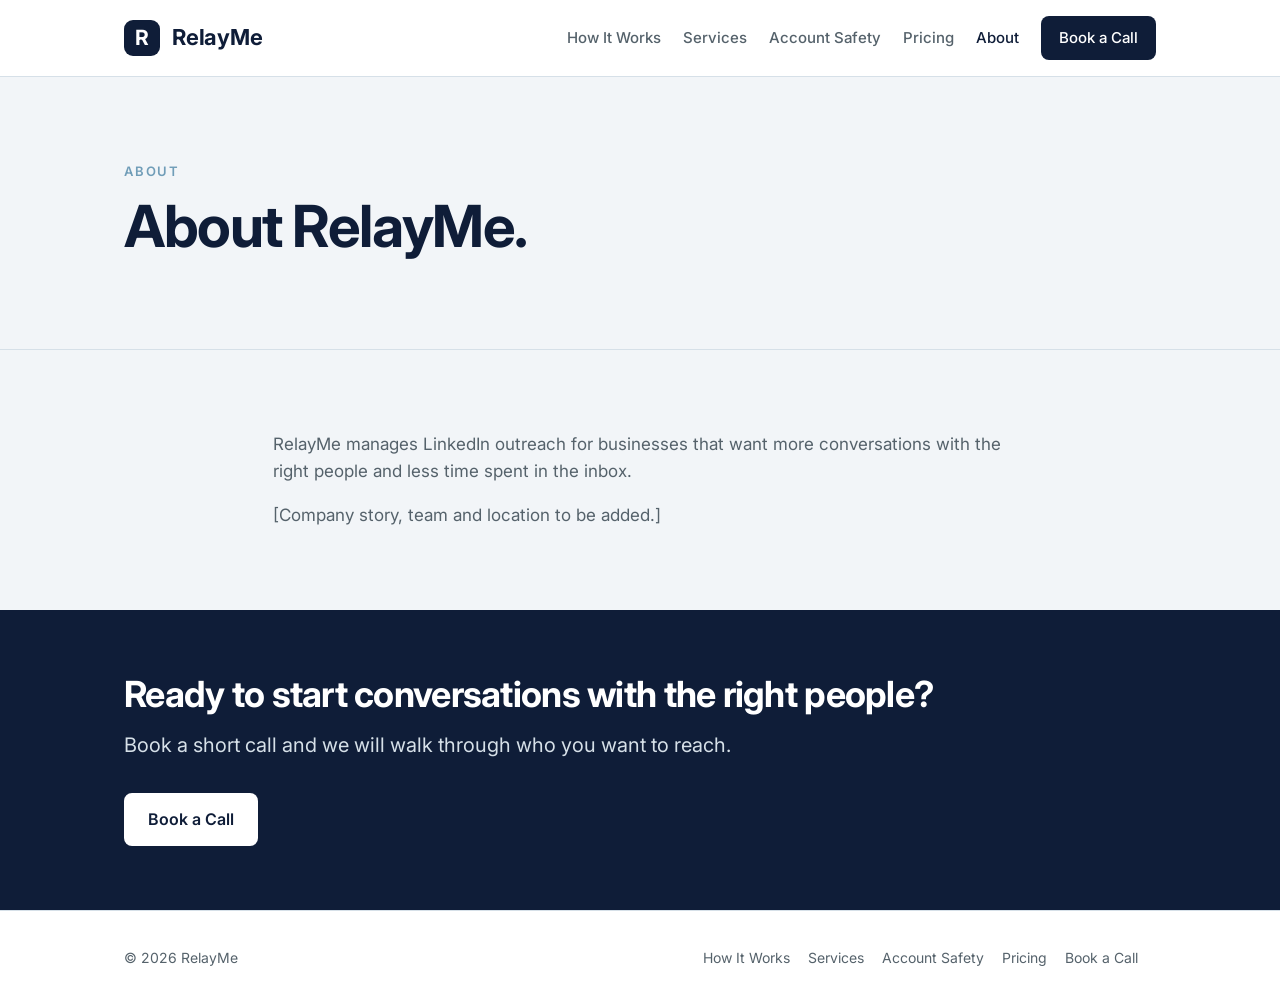
==== about.html @ 41f08850 "Add first draft of the RelayMe static site Home, How It Works, Services, Account Safety, Pricing, Ab" ====
<!doctype html>
<html lang="en"><head><meta charset="utf-8"><meta name="viewport" content="width=device-width,initial-scale=1">
<title>About | RelayMe</title><meta name="description" content="About RelayMe.">
<meta name="robots" content="noindex, nofollow, noarchive">
<link rel="icon" href="favicon.svg" type="image/svg+xml">
<link rel="preconnect" href="https://fonts.googleapis.com"><link rel="preconnect" href="https://fonts.gstatic.com" crossorigin>
<link href="https://fonts.googleapis.com/css2?family=Inter:wght@400;500;600;700&display=swap" rel="stylesheet">
<link rel="stylesheet" href="styles.css"></head><body>
<header class="site"><div class="wrap"><a class="brand" href="index.html"><span class="tile" aria-hidden="true">R</span>RelayMe</a>
<nav class="main" aria-label="Main"><a href="how-it-works.html">How It Works</a><a href="services.html">Services</a><a href="account-safety.html">Account Safety</a><a href="pricing.html">Pricing</a><a href="about.html" aria-current="page">About</a><a class="btn" href="book.html">Book a Call</a></nav></div></header>
<main>
<section class="hero"><div class="wrap"><p class="eyebrow">About</p><h1>About RelayMe.</h1></div></section>
<section class="block"><div class="wrap prose"><p>RelayMe manages LinkedIn outreach for businesses that want more conversations with the right people and less time spent in the inbox.</p>
<p>[Company story, team and location to be added.]</p></div></section><section class="band"><div class="wrap"><h2>Ready to start conversations with the right people?</h2><p class="lede">Book a short call and we will walk through who you want to reach.</p><a class="btn" href="book.html">Book a Call</a></div></section></main>
<footer class="site"><div class="wrap"><div>&copy; 2026 RelayMe</div><div><a href="how-it-works.html">How It Works</a><a href="services.html">Services</a><a href="account-safety.html">Account Safety</a><a href="pricing.html">Pricing</a><a href="book.html">Book a Call</a></div></div></footer>
</body></html>
---- styles.css ----
:root{--navy:#0F1D38;--steel:#709DB8;--mist:#D6E0E8;--paper:#F2F5F8;--ink:#0F1D38;--muted:#55626B;--rule:#D6E0E8;--chip:#E3EBF1;--action-hover:#1D3159;--focus:rgba(112,157,184,.45)}
*{box-sizing:border-box}html{-webkit-text-size-adjust:100%;scroll-behavior:smooth}
body{margin:0;background:var(--paper);color:var(--ink);font:400 17px/1.6 Inter,system-ui,-apple-system,"Segoe UI",sans-serif}
a{color:inherit}.wrap{max-width:1080px;margin:0 auto;padding:0 24px}
header.site{background:#fff;border-bottom:1px solid var(--rule)}
header.site .wrap{display:flex;align-items:center;justify-content:space-between;gap:24px;padding-top:16px;padding-bottom:16px;flex-wrap:wrap}
.brand{display:flex;align-items:center;gap:12px;text-decoration:none;font-weight:700;font-size:22px;letter-spacing:-.01em}
.tile{width:36px;height:36px;border-radius:9px;background:var(--navy);color:#fff;display:grid;place-items:center;font-weight:700;font-size:21px}
nav.main{display:flex;gap:22px;align-items:center;flex-wrap:wrap}
nav.main a{text-decoration:none;font-size:15px;font-weight:500;color:var(--muted)}
nav.main a:hover,nav.main a[aria-current]{color:var(--navy)}
.btn{display:inline-block;background:var(--navy);color:#fff!important;text-decoration:none;font-weight:600;font-size:16px;padding:14px 24px;border-radius:8px;border:0;cursor:pointer}
.btn:hover{background:var(--action-hover)}.btn:focus-visible,a:focus-visible{outline:3px solid var(--focus);outline-offset:3px}
.btn.alt{background:transparent;color:var(--navy)!important;border:1.5px solid var(--navy)}.btn.alt:hover{background:var(--chip)}
nav.main .btn{padding:10px 18px;font-size:15px;color:#fff}
.hero{padding:84px 0 72px}.eyebrow{font-size:13px;font-weight:600;letter-spacing:.14em;text-transform:uppercase;color:var(--steel);margin:0 0 14px}
h1{font-size:clamp(36px,5.5vw,58px);line-height:1.05;letter-spacing:-.025em;margin:0 0 20px;font-weight:700;max-width:18em;text-wrap:balance}
h2{font-size:clamp(26px,3.4vw,36px);line-height:1.12;letter-spacing:-.02em;margin:0 0 14px;font-weight:700}h3{font-size:19px;margin:0 0 8px}
.lede{font-size:20px;color:var(--muted);max-width:40em;margin:0 0 32px}.cta-row{display:flex;gap:14px;flex-wrap:wrap}
section.block{padding:64px 0;border-top:1px solid var(--rule)}section.band{background:var(--navy);color:#fff;padding:64px 0}
section.band .lede{color:var(--mist)}section.band .btn{background:#fff;color:var(--navy)!important}section.band .btn:hover{background:var(--mist)}
.grid{display:grid;gap:20px;grid-template-columns:repeat(auto-fit,minmax(260px,1fr));margin-top:28px}
.card{background:#fff;border:1px solid var(--rule);border-top:3px solid var(--steel);border-radius:10px;padding:26px}.card p{margin:0;color:var(--muted)}
.steps{counter-reset:s;list-style:none;margin:28px 0 0;padding:0;display:grid;gap:16px}
.steps li{counter-increment:s;background:#fff;border:1px solid var(--rule);border-radius:10px;padding:22px 24px 22px 74px;position:relative}
.steps li:before{content:counter(s);position:absolute;left:22px;top:20px;width:34px;height:34px;border-radius:50%;background:var(--navy);color:#fff;display:grid;place-items:center;font-weight:600;font-size:15px}
.steps strong{display:block;font-size:18px;margin-bottom:2px}.steps span{color:var(--muted)}
.price{font-size:44px;font-weight:700;letter-spacing:-.02em;margin:6px 0 2px}.price small{font-size:17px;font-weight:500;color:var(--muted);letter-spacing:0}
.card.plan{display:flex;flex-direction:column;gap:6px}.card.plan .btn{margin-top:18px;text-align:center}
.note{font-size:14px;color:var(--muted);margin-top:22px}.prose{max-width:46em}.prose p{color:var(--muted)}.prose h2{margin-top:40px}
footer.site{background:#fff;border-top:1px solid var(--rule);padding:36px 0;margin-top:0;font-size:14px;color:var(--muted)}
footer.site .wrap{display:flex;justify-content:space-between;gap:20px;flex-wrap:wrap}footer.site a{text-decoration:none;margin-right:18px}
.embed{background:#fff;border:1px solid var(--rule);border-radius:10px;overflow:hidden;margin-top:24px}
@media (max-width:640px){.hero{padding:52px 0 44px}nav.main{gap:14px}}
@media (prefers-reduced-motion:reduce){html{scroll-behavior:auto}}
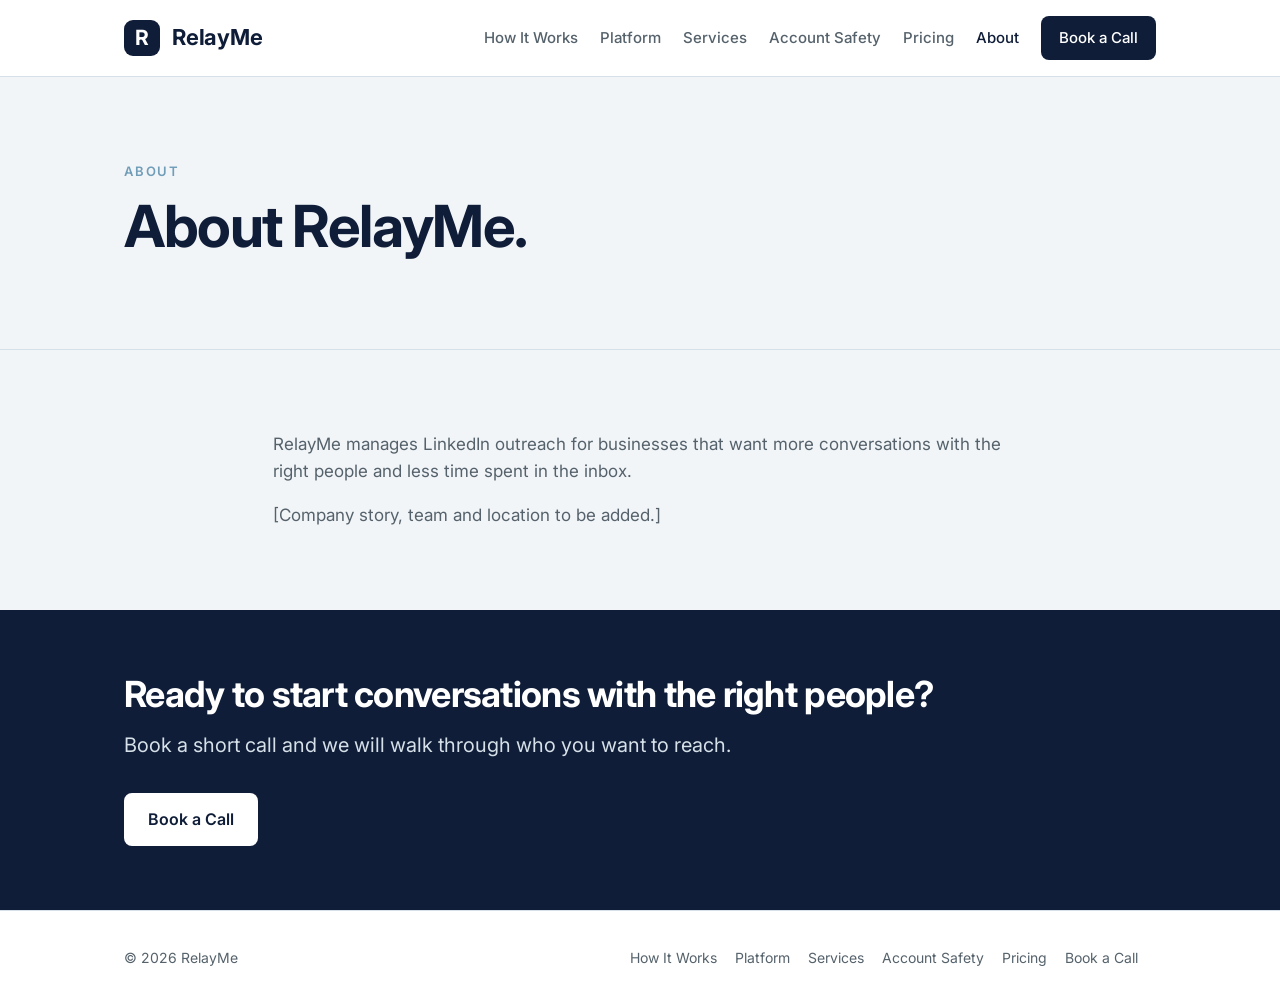
==== commit 7beb94e8: "Add Platform, Campaigns, Leads and Targeting pages Feature pages describe what the RelayMe app does " ====
--- a/about.html
+++ b/about.html
@@ -7,10 +7,10 @@
 <link href="https://fonts.googleapis.com/css2?family=Inter:wght@400;500;600;700&display=swap" rel="stylesheet">
 <link rel="stylesheet" href="styles.css"></head><body>
 <header class="site"><div class="wrap"><a class="brand" href="index.html"><span class="tile" aria-hidden="true">R</span>RelayMe</a>
-<nav class="main" aria-label="Main"><a href="how-it-works.html">How It Works</a><a href="services.html">Services</a><a href="account-safety.html">Account Safety</a><a href="pricing.html">Pricing</a><a href="about.html" aria-current="page">About</a><a class="btn" href="book.html">Book a Call</a></nav></div></header>
+<nav class="main" aria-label="Main"><a href="how-it-works.html">How It Works</a><a href="platform.html">Platform</a><a href="services.html">Services</a><a href="account-safety.html">Account Safety</a><a href="pricing.html">Pricing</a><a href="about.html" aria-current="page">About</a><a class="btn" href="book.html">Book a Call</a></nav></div></header>
 <main>
 <section class="hero"><div class="wrap"><p class="eyebrow">About</p><h1>About RelayMe.</h1></div></section>
 <section class="block"><div class="wrap prose"><p>RelayMe manages LinkedIn outreach for businesses that want more conversations with the right people and less time spent in the inbox.</p>
 <p>[Company story, team and location to be added.]</p></div></section><section class="band"><div class="wrap"><h2>Ready to start conversations with the right people?</h2><p class="lede">Book a short call and we will walk through who you want to reach.</p><a class="btn" href="book.html">Book a Call</a></div></section></main>
-<footer class="site"><div class="wrap"><div>&copy; 2026 RelayMe</div><div><a href="how-it-works.html">How It Works</a><a href="services.html">Services</a><a href="account-safety.html">Account Safety</a><a href="pricing.html">Pricing</a><a href="book.html">Book a Call</a></div></div></footer>
+<footer class="site"><div class="wrap"><div>&copy; 2026 RelayMe</div><div><a href="how-it-works.html">How It Works</a><a href="platform.html">Platform</a><a href="services.html">Services</a><a href="account-safety.html">Account Safety</a><a href="pricing.html">Pricing</a><a href="book.html">Book a Call</a></div></div></footer>
 </body></html>
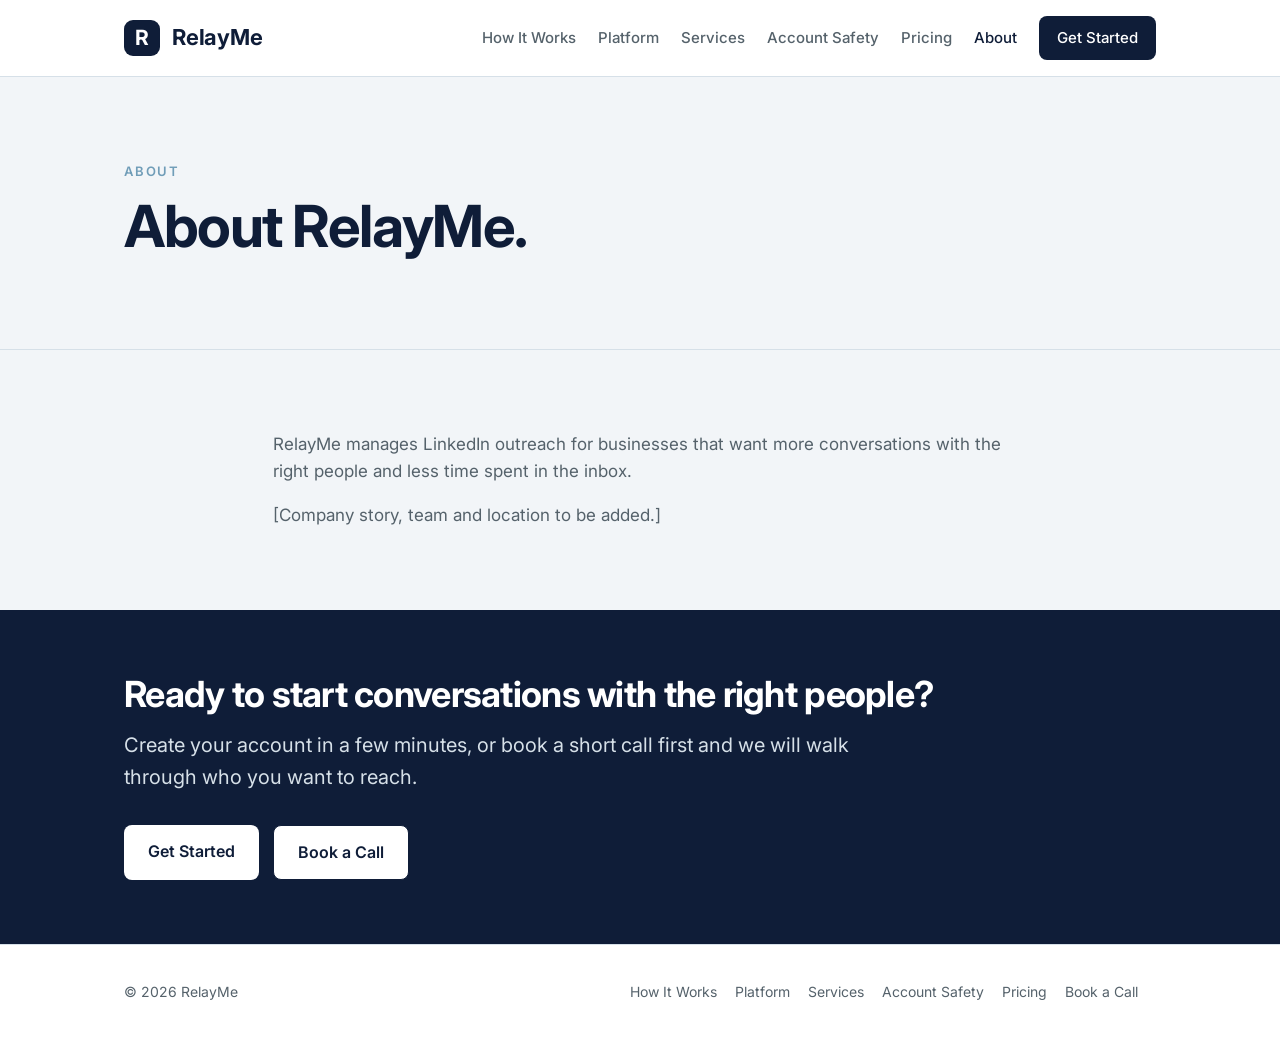
==== commit 6f0dbe88: "Host the signup form on the site itself and add Get Started buttons start.html is now the real onboa" ====
--- a/about.html
+++ b/about.html
@@ -7,10 +7,10 @@
 <link href="https://fonts.googleapis.com/css2?family=Inter:wght@400;500;600;700&display=swap" rel="stylesheet">
 <link rel="stylesheet" href="styles.css"></head><body>
 <header class="site"><div class="wrap"><a class="brand" href="index.html"><span class="tile" aria-hidden="true">R</span>RelayMe</a>
-<nav class="main" aria-label="Main"><a href="how-it-works.html">How It Works</a><a href="platform.html">Platform</a><a href="services.html">Services</a><a href="account-safety.html">Account Safety</a><a href="pricing.html">Pricing</a><a href="about.html" aria-current="page">About</a><a class="btn" href="book.html">Book a Call</a></nav></div></header>
+<nav class="main" aria-label="Main"><a href="how-it-works.html">How It Works</a><a href="platform.html">Platform</a><a href="services.html">Services</a><a href="account-safety.html">Account Safety</a><a href="pricing.html">Pricing</a><a href="about.html" aria-current="page">About</a><a class="btn" href="start.html">Get Started</a></nav></div></header>
 <main>
 <section class="hero"><div class="wrap"><p class="eyebrow">About</p><h1>About RelayMe.</h1></div></section>
 <section class="block"><div class="wrap prose"><p>RelayMe manages LinkedIn outreach for businesses that want more conversations with the right people and less time spent in the inbox.</p>
-<p>[Company story, team and location to be added.]</p></div></section><section class="band"><div class="wrap"><h2>Ready to start conversations with the right people?</h2><p class="lede">Book a short call and we will walk through who you want to reach.</p><a class="btn" href="book.html">Book a Call</a></div></section></main>
+<p>[Company story, team and location to be added.]</p></div></section><section class="band"><div class="wrap"><h2>Ready to start conversations with the right people?</h2><p class="lede">Create your account in a few minutes, or book a short call first and we will walk through who you want to reach.</p><div class="cta-row"><a class="btn" href="start.html">Get Started</a><a class="btn alt" href="book.html">Book a Call</a></div></div></section></main>
 <footer class="site"><div class="wrap"><div>&copy; 2026 RelayMe</div><div><a href="how-it-works.html">How It Works</a><a href="platform.html">Platform</a><a href="services.html">Services</a><a href="account-safety.html">Account Safety</a><a href="pricing.html">Pricing</a><a href="book.html">Book a Call</a></div></div></footer>
 </body></html>
--- a/styles.css
+++ b/styles.css
@@ -27,6 +27,7 @@
 .steps strong{display:block;font-size:18px;margin-bottom:2px}.steps span{color:var(--muted)}
 .price{font-size:44px;font-weight:700;letter-spacing:-.02em;margin:6px 0 2px}.price small{font-size:17px;font-weight:500;color:var(--muted);letter-spacing:0}
 .card.plan{display:flex;flex-direction:column;gap:6px}.card.plan .btn{margin-top:18px;text-align:center}
+.feat{list-style:none;margin:14px 0 0;padding:0;display:grid;gap:10px;color:var(--ink);flex:1}.feat li{padding-left:26px;position:relative;font-size:16px}.feat li:before{content:'';position:absolute;left:4px;top:.45em;width:7px;height:12px;border:solid var(--steel);border-width:0 2.5px 2.5px 0;transform:rotate(45deg) scale(.8)}
 .note{font-size:14px;color:var(--muted);margin-top:22px}.prose{max-width:46em}.prose p{color:var(--muted)}.prose h2{margin-top:40px}
 footer.site{background:#fff;border-top:1px solid var(--rule);padding:36px 0;margin-top:0;font-size:14px;color:var(--muted)}
 footer.site .wrap{display:flex;justify-content:space-between;gap:20px;flex-wrap:wrap}footer.site a{text-decoration:none;margin-right:18px}
